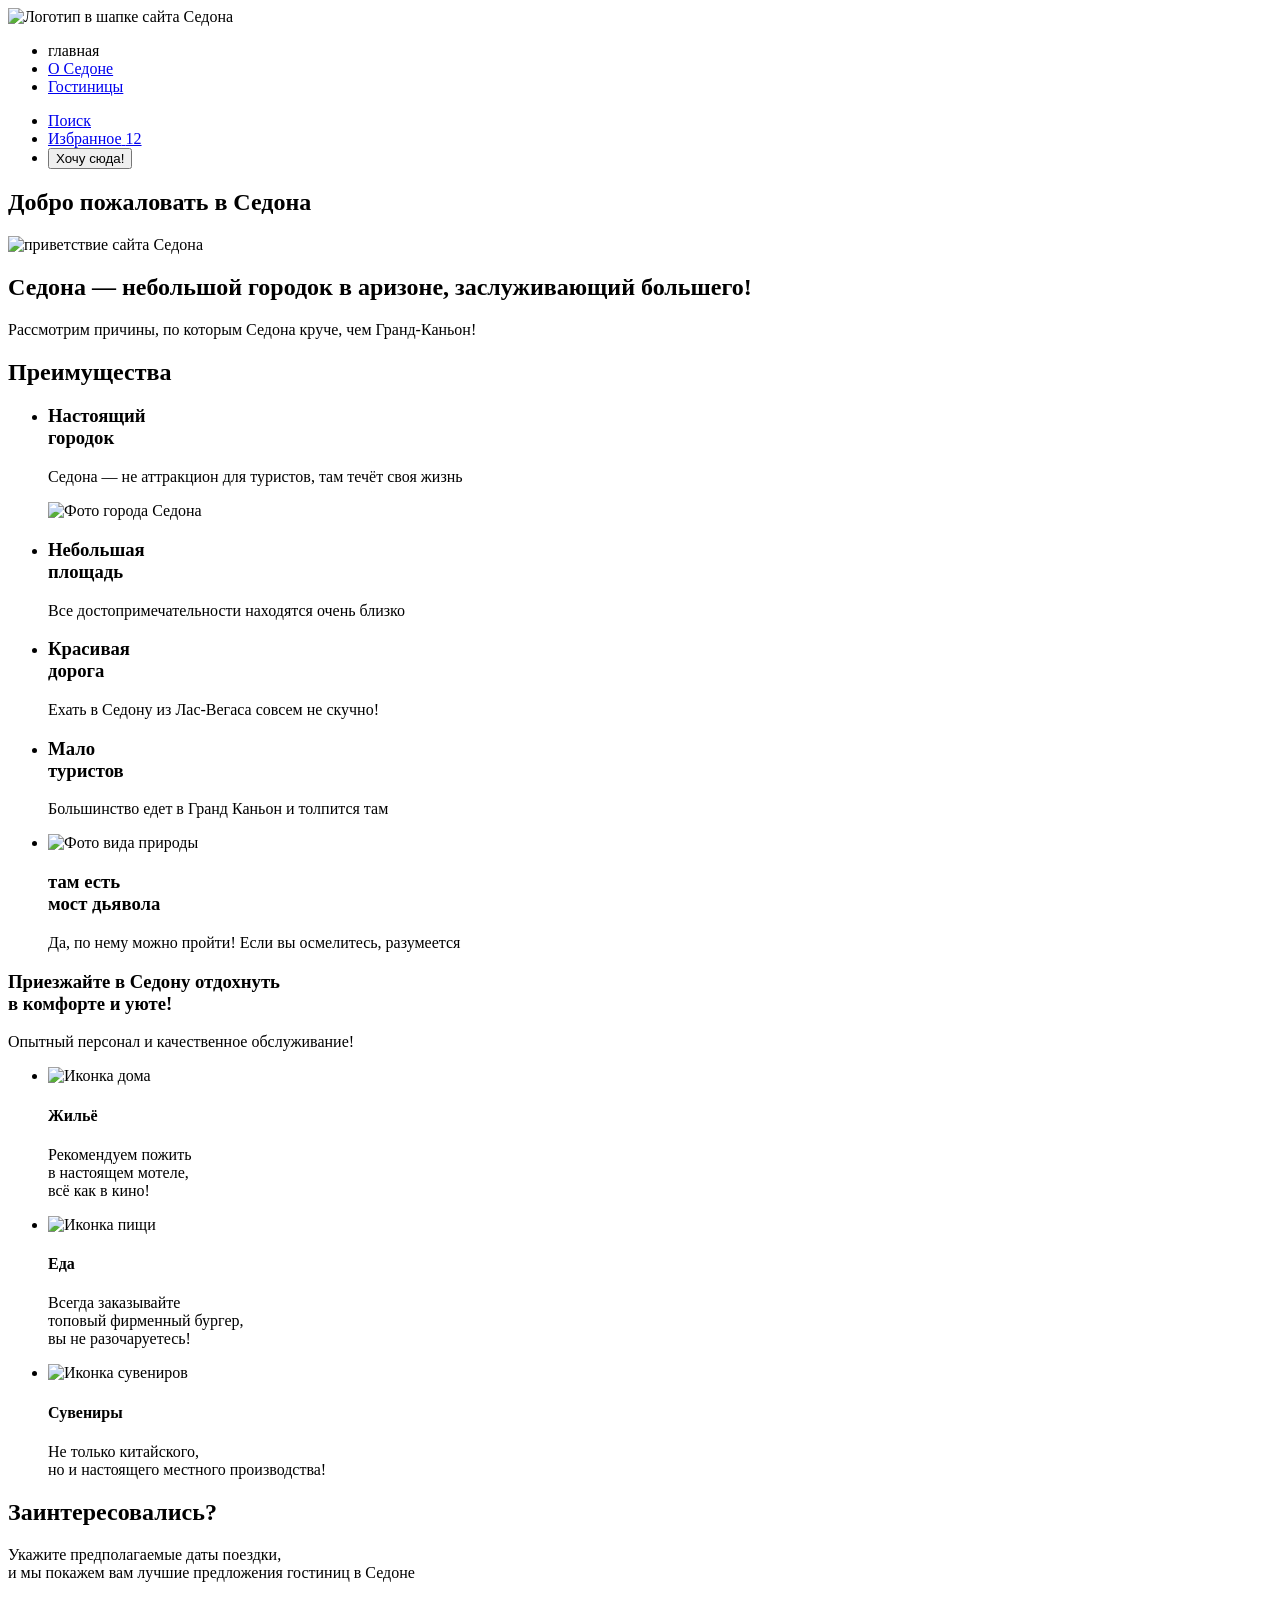
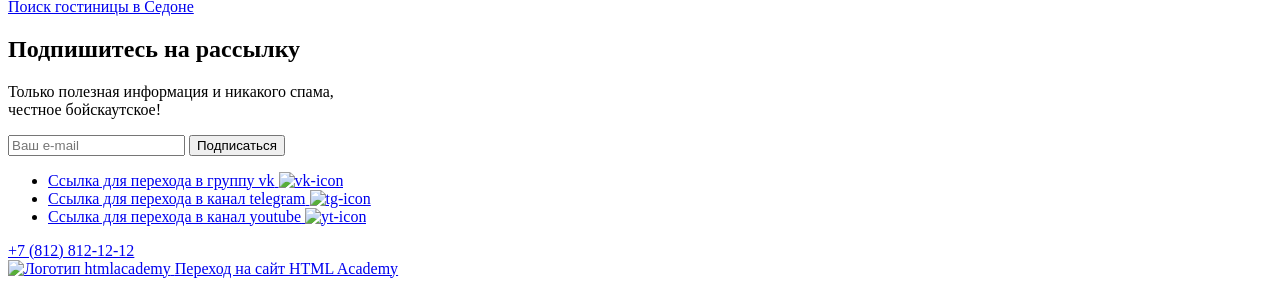
==== index.html @ c300e343 "Add main page and catalog structure with navigation and hotel listings" ====
<!DOCTYPE html>
<html lang="ru">

  <head>
    <meta charset="utf-8">
    <title>HTML Academy: Седона</title>
    <link rel="stylesheet" href="styles/styles.css">
  </head>

  <body>
    <header class="navigation">
      <a class="navigation-logo">
        <img class="logo-site" width="140" height="70" src="images/logo.svg" alt="Логотип в шапке сайта Седона">
      </a>
      <nav class="nav">
        <ul class="nav-list">
          <li class="navigation-item current-link"><a class="nav-list-link">главная</a></li>
          <li class="navigation-item"><a class="nav-list-link" href="#">О Седоне</a></li>
          <li class="navigation-item"><a class="nav-list-link" href="catalog.html">Гостиницы</a></li>
        </ul>

        <ul class="nav-list navigation-user">
          <li class="navigation-item">
            <a class="navigation-link-user search-icon" href="#">
              <span class="visually-hidden">Поиск</span>
            </a>
          </li>
          <li class="navigation-item">
            <a class="navigation-link-user favourite-icon" href="#">
              <span class="visually-hidden">Избранное</span>
              <span class="favourite-number">12</span>
            </a>
          </li>
          <li class="navigation-item">
            <button class="button-desired" type="button">Хочу сюда!</button>
          </li>
        </ul>
      </nav>
    </header>

    <main class="main-index">
      <section class="hero">
        <h1 class="visually-hidden">Добро пожаловать в Седона</h1>
        <img class="logo" src="images/welcome.svg" alt="приветствие сайта Седона">
      </section>
        <section class="advantages-block">
        <h2 class="header-block">Седона — небольшой городок в аризоне, заслуживающий большего!</h2>
        <p class="description-block description-color">Рассмотрим причины, по которым Седона круче, чем Гранд-Каньон!</p>
      </section>

      <section class="advantages">
        <h2 class="visually-hidden">Преимущества</h2>
        <ul class="advantages-list">
          <li class="advantages-item pictures">
            <div class="advantages-text">
              <h3 class="advantages-heading">Настоящий<br> городок</h3>
              <p class="description">Седона — не аттракцион для туристов, там течёт своя жизнь</p>
            </div>
            <img class="advantages-img" src="images/photo-1.jpg" width="800" height="385" alt="Фото города Седона">
          </li>

          <li class="advantages-item">
            <h3 class="advantages-heading">Небольшая<br> площадь</h3>
            <p class="description description-color">Все достопримечательности находятся очень близко</p>
          </li>

          <li class="advantages-item light-blue">
            <h3 class="advantages-heading">Красивая<br> дорога</h3>
            <p class="description description-color">Ехать в Седону из Лас-Вегаса совсем не скучно!</p>
          </li>

          <li class="advantages-item">
            <h3 class="advantages-heading">Мало <br>туристов</h3>
            <p class="description description-color">Большинство едет в Гранд Каньон и толпится там</p>
          </li>

          <li class="advantages-item  pictures">
            <img class = "advantages-img" src="images/photo-2.jpg" width="800" height="385" alt="Фото вида природы">
            <div class="advantages-text">
              <h3 class="advantages-heading">там есть<br> мост дьявола</h3>
              <p class="description">Да, по нему можно пройти! Если вы осмелитесь, разумеется</p>
            </div>
          </li>

        </ul>
      </section>

      <section class="advantages-block-welcome">
        <h3 class="header-block-two">Приезжайте в Cедону отдохнуть<br> в комфорте и уюте!</h3>
        <p class="description-block">Опытный персонал и качественное обслуживание!</p>
      </section>

      <div class="service">
        <ul class="service-list">
          <li class="service-item light-blue">
            <div class="service-block">
              <img src="images/icon/house.svg" alt="Иконка дома">
              <h4 class="service-heading">Жильё</h4>
              <p class="description">Рекомендуем пожить<br> в настоящем мотеле,<br> всё как в кино!</p>
            </div>
            </li>
          <li class="service-item">
            <div class="service-block">
              <img src="images/icon/food.svg" alt="Иконка пищи">
              <h4 class="service-heading">Еда</h4>
              <p class="description">Всегда заказывайте<br> топовый фирменный бургер,<br> вы не разочаруетесь!</p>
            </div>
          </li>
          <li class="service-item light-blue">
            <div class="service-block">
              <img src="images/icon/gift.svg" alt="Иконка сувениров">
              <h4 class="service-heading">Сувениры</h4>
              <p class="description">Не только китайского,<br> но и настоящего местного производства!</p>
            </div>
          </li>
        </ul>
      </div>

      <section class="interested">
        <h2 class="header-block-two">Заинтересовались?</h2>
        <p class="description-block">Укажите предполагаемые даты поездки,<br> и мы покажем вам лучшие предложения гостиниц в
          Седоне</p>
        <a class="button-search" href="#">Поиск гостиницы в Седоне</a>
      </section>

      <section class="subscribe sub-img">
        <div class="subscribe-block">
          <h2 class="header-block-two">Подпишитесь на рассылку</h2>
          <p class="description-block">Только полезная информация и никакого спама,<br> честное бойскаутское!</p>
          <form class="subscribe-form" action="#" method="post">
            <input class="subscribe-field" type="email" placeholder="Ваш e-mail">
            <button class="subscribe-button" type="submit">Подписаться</button>
          </form>
        </div>
      </section>
    </main>

    <footer class="main-footer">
      <div class="social-container">
        <ul class="social-list">
          <li class="social-item">
            <a class="social-link" href="https://vk.com/htmlacademy" target="_blank"
              title="Группа вконтакте htmlacademy">
              <span class="visually-hidden">Ссылка для перехода в группу vk</span>
              <img src="images/icon/social-vk.svg" alt="vk-icon">
            </a>
          </li>

          <li class="social-item">
            <a class="social-link" href="https://t.me/htmlacademy " target="_blank" title="Телеграм канал htmlacademy">
              <span class="visually-hidden">Ссылка для перехода в канал telegram</span>
              <img src="images/icon/social-telegram.svg" alt="tg-icon">
            </a>
          </li>

          <li class="social-item">
            <a class="social-link" href="https://www.youtube.com/user/htmlacademyru" target="_blank"
              title="Ютуб канал htmlacademy">
              <span class="visually-hidden">Ссылка для перехода в канал youtube</span>
              <img src="images/icon/social-youtube.svg" alt="yt-icon">
            </a>
          </li>
        </ul>

        <div class="footer-contact-number">
          <a href="tel:88128121212" class="footer-number">+7 (812) 812-12-12</a>
        </div>

       <div class="footer-contact-logo">
         <a class="page-footer-contact-logo-htmlacademy" href="https://htmlacademy.ru/">
            <img class="contact-logo" src="images/htmlacademy.svg" width="115" height="33" alt="Логотип htmlacademy">
            <span class="visually-hidden">Переход на сайт HTML Academy</span>
         </a>
       </div>
      </div>
    </footer>
  </body>

</html>
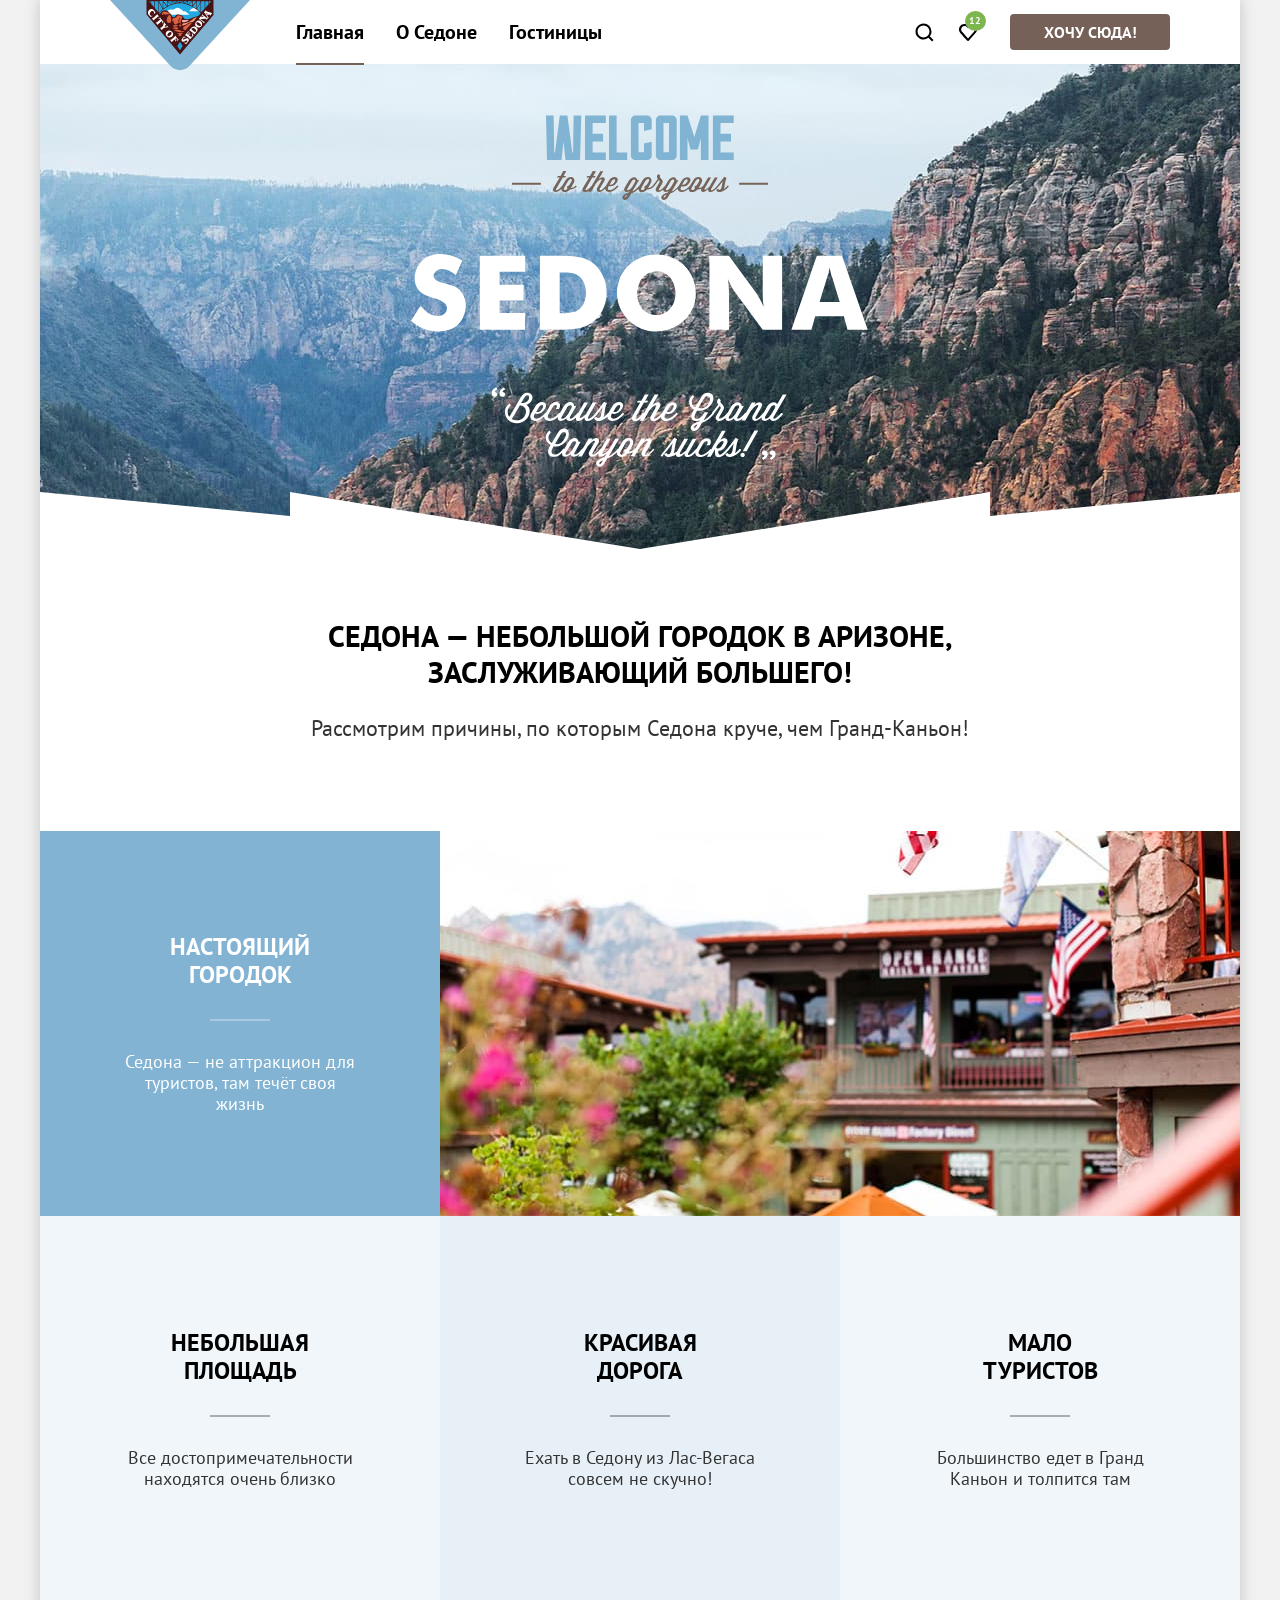
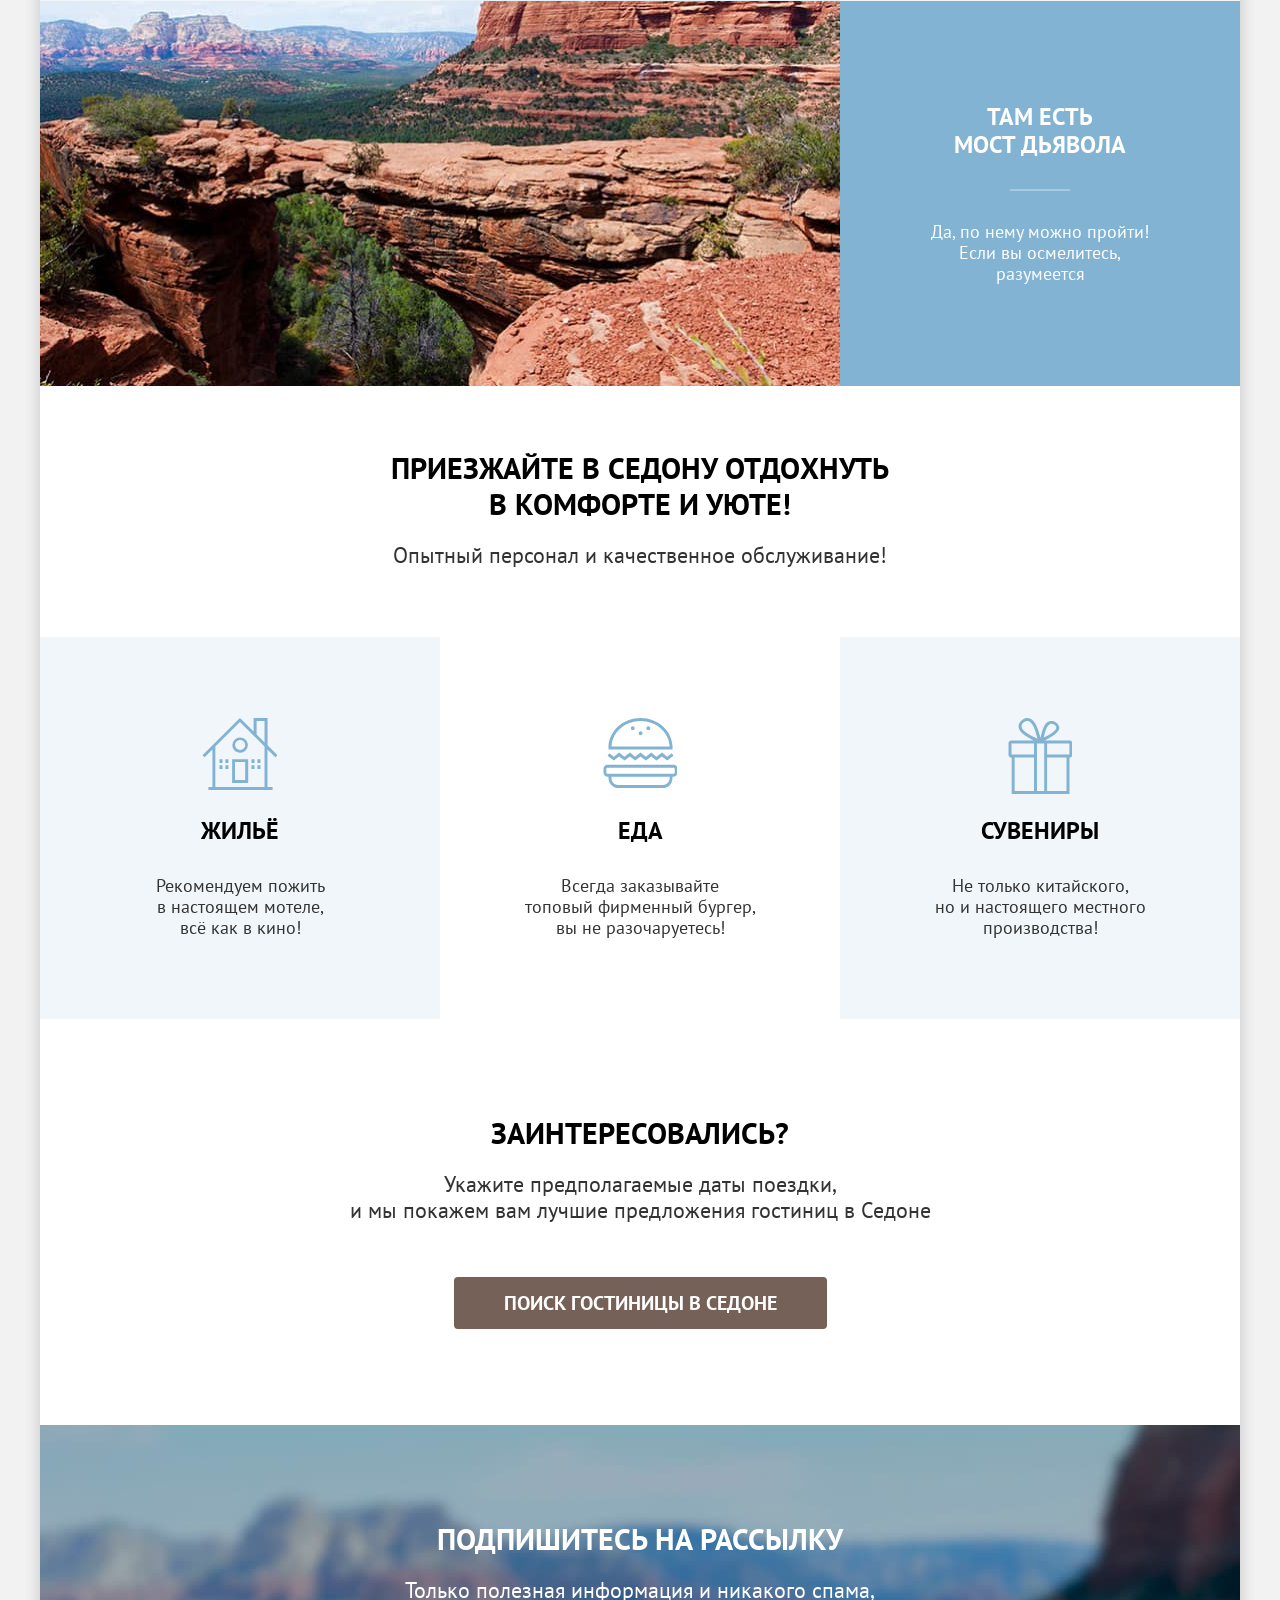
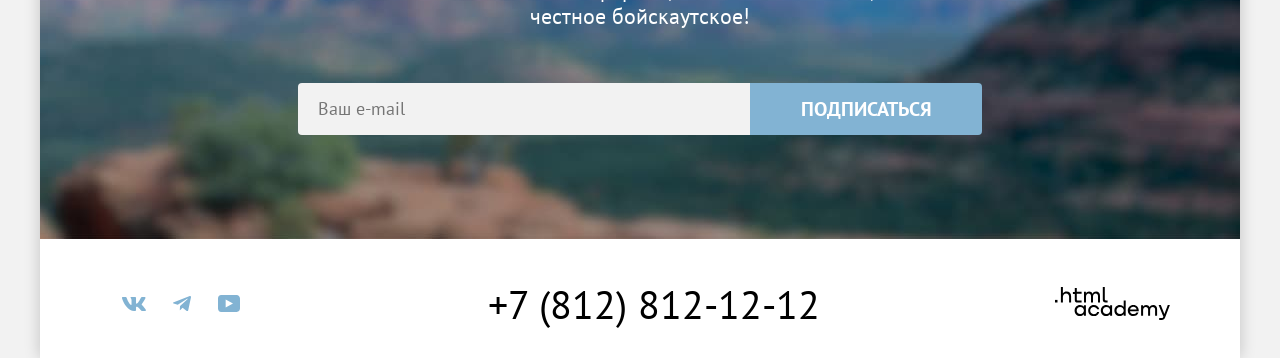
==== commit 691e0a1c: "fix: pixel-perfect layout corrections and interactive states per Figma - Header: fixed navigation us" ====
--- a/index.html
+++ b/index.html
@@ -4,176 +4,249 @@
   <head>
     <meta charset="utf-8">
     <title>HTML Academy: Седона</title>
-    <link rel="stylesheet" href="styles/styles.css">
+    <link rel="stylesheet" href="style/style.css">
+    <link rel="icon" href="favicon.ico">
+    <link rel="icon" type="image/png" href="img/favicon.png">
   </head>
 
-  <body>
-    <header class="navigation">
-      <a class="navigation-logo">
-        <img class="logo-site" width="140" height="70" src="images/logo.svg" alt="Логотип в шапке сайта Седона">
-      </a>
-      <nav class="nav">
-        <ul class="nav-list">
-          <li class="navigation-item current-link"><a class="nav-list-link">главная</a></li>
-          <li class="navigation-item"><a class="nav-list-link" href="#">О Седоне</a></li>
-          <li class="navigation-item"><a class="nav-list-link" href="catalog.html">Гостиницы</a></li>
-        </ul>
-
-        <ul class="nav-list navigation-user">
-          <li class="navigation-item">
-            <a class="navigation-link-user search-icon" href="#">
-              <span class="visually-hidden">Поиск</span>
-            </a>
-          </li>
-          <li class="navigation-item">
-            <a class="navigation-link-user favourite-icon" href="#">
-              <span class="visually-hidden">Избранное</span>
-              <span class="favourite-number">12</span>
-            </a>
-          </li>
-          <li class="navigation-item">
-            <button class="button-desired" type="button">Хочу сюда!</button>
-          </li>
-        </ul>
-      </nav>
-    </header>
-
-    <main class="main-index">
-      <section class="hero">
-        <h1 class="visually-hidden">Добро пожаловать в Седона</h1>
-        <img class="logo" src="images/welcome.svg" alt="приветствие сайта Седона">
-      </section>
-        <section class="advantages-block">
-        <h2 class="header-block">Седона — небольшой городок в аризоне, заслуживающий большего!</h2>
-        <p class="description-block description-color">Рассмотрим причины, по которым Седона круче, чем Гранд-Каньон!</p>
-      </section>
-
-      <section class="advantages">
-        <h2 class="visually-hidden">Преимущества</h2>
-        <ul class="advantages-list">
-          <li class="advantages-item pictures">
-            <div class="advantages-text">
-              <h3 class="advantages-heading">Настоящий<br> городок</h3>
-              <p class="description">Седона — не аттракцион для туристов, там течёт своя жизнь</p>
-            </div>
-            <img class="advantages-img" src="images/photo-1.jpg" width="800" height="385" alt="Фото города Седона">
-          </li>
-
-          <li class="advantages-item">
-            <h3 class="advantages-heading">Небольшая<br> площадь</h3>
-            <p class="description description-color">Все достопримечательности находятся очень близко</p>
-          </li>
-
-          <li class="advantages-item light-blue">
-            <h3 class="advantages-heading">Красивая<br> дорога</h3>
-            <p class="description description-color">Ехать в Седону из Лас-Вегаса совсем не скучно!</p>
-          </li>
-
-          <li class="advantages-item">
-            <h3 class="advantages-heading">Мало <br>туристов</h3>
-            <p class="description description-color">Большинство едет в Гранд Каньон и толпится там</p>
-          </li>
-
-          <li class="advantages-item  pictures">
-            <img class = "advantages-img" src="images/photo-2.jpg" width="800" height="385" alt="Фото вида природы">
-            <div class="advantages-text">
-              <h3 class="advantages-heading">там есть<br> мост дьявола</h3>
-              <p class="description">Да, по нему можно пройти! Если вы осмелитесь, разумеется</p>
-            </div>
-          </li>
-
-        </ul>
-      </section>
-
-      <section class="advantages-block-welcome">
-        <h3 class="header-block-two">Приезжайте в Cедону отдохнуть<br> в комфорте и уюте!</h3>
-        <p class="description-block">Опытный персонал и качественное обслуживание!</p>
-      </section>
-
-      <div class="service">
-        <ul class="service-list">
-          <li class="service-item light-blue">
-            <div class="service-block">
-              <img src="images/icon/house.svg" alt="Иконка дома">
-              <h4 class="service-heading">Жильё</h4>
-              <p class="description">Рекомендуем пожить<br> в настоящем мотеле,<br> всё как в кино!</p>
-            </div>
-            </li>
-          <li class="service-item">
-            <div class="service-block">
-              <img src="images/icon/food.svg" alt="Иконка пищи">
-              <h4 class="service-heading">Еда</h4>
-              <p class="description">Всегда заказывайте<br> топовый фирменный бургер,<br> вы не разочаруетесь!</p>
-            </div>
-          </li>
-          <li class="service-item light-blue">
-            <div class="service-block">
-              <img src="images/icon/gift.svg" alt="Иконка сувениров">
-              <h4 class="service-heading">Сувениры</h4>
-              <p class="description">Не только китайского,<br> но и настоящего местного производства!</p>
-            </div>
-          </li>
-        </ul>
-      </div>
-
-      <section class="interested">
-        <h2 class="header-block-two">Заинтересовались?</h2>
-        <p class="description-block">Укажите предполагаемые даты поездки,<br> и мы покажем вам лучшие предложения гостиниц в
-          Седоне</p>
-        <a class="button-search" href="#">Поиск гостиницы в Седоне</a>
-      </section>
-
-      <section class="subscribe sub-img">
-        <div class="subscribe-block">
-          <h2 class="header-block-two">Подпишитесь на рассылку</h2>
-          <p class="description-block">Только полезная информация и никакого спама,<br> честное бойскаутское!</p>
-          <form class="subscribe-form" action="#" method="post">
-            <input class="subscribe-field" type="email" placeholder="Ваш e-mail">
+  <body class="main-page">
+    <div class="main-container">
+      <header class="page-header" data-test="header">
+        <a class="main-logo" href="index.html">
+          <img class="page-screen" src="./img/header/logo.svg" width="140" height="70" alt="Логотип сайта">
+        </a>
+        <nav class="navigation-page">
+          <ul class="navigation-list">
+            <li class="navigation-item">
+              <a class="navigation-link link-current" href="index.html" aria-current="page">Главная</a>
+            </li>
+            <li class="navigation-item">
+              <a class="navigation-link" href="#">О Седоне</a>
+            </li>
+            <li class="navigation-item">
+              <a class="navigation-link" href="./catalog.html">Гостиницы</a>
+            </li>
+          </ul>
+          <ul class="navigation-user">
+            <li class="navigation-user-item">
+              <a class="navigation-link navigation-link-user navigation-link-search" href="#">
+                <span class="visually-hidden">Поиск</span>
+              </a>
+            </li>
+            <li class="navigation-user-item">
+              <a class="navigation-link navigation-link-user navigation-link-container" href="#">
+                <span class="visually-hidden">Отелей в избранном:</span>
+                <span class="like-number">12</span>
+              </a>
+            </li>
+            <li class="navigation-user-item">
+              <a class="navigation-wish" href="#">Хочу сюда!</a>
+            </li>
+          </ul>
+        </nav>
+      </header>
+      <main class="main-index" data-test="main">
+        <section class="main-index-top" data-test="hero">
+          <h1 class="visually-hidden">Седона</h1>
+          <img class="main-index-picture" src="img/hero/welcome.svg" width="458" height="352" alt="Добро пожаловать в Седону &quot; которая круче чем Гранд-Каньон!&quot;">
+        </section>
+        <section class="advantages" data-test="advantages">
+          <h2 class="advantages-title">Седона — небольшой городок в Аризоне,<br>
+            заслуживающий большего!</h2>
+          <p class="advantages-text">Рассмотрим причины, по которым Седона круче, чем Гранд-Каньон!</p>
+          <ul class="advantages-list">
+            <li class="advantages-item-special">
+              <div class="advantages-light-text">
+                <h3 class="advantages-dark-title">Настоящий<br> городок</h3>
+                <p class="advantages-dark-description">Седона — не аттракцион для туристов, там течёт своя жизнь</p>
+              </div>
+              <img class="advantages-picture" src="img/main/photo-1.jpg" width="800" height="385" alt="Двухэтажные домики, окруженные зеленью на фоне гор">
+            </li>
+            <li class="advantages-item advantages-light-block block-without-picture">
+              <h3 class="advantages-block-title light-stripe">Небольшая<br> площадь</h3>
+              <p class="advantages-block-description">Все достопримечательности находятся очень близко</p>
+            </li>
+            <li class="advantages-item advantages-medium-block">
+              <h3 class="advantages-block-title medium-stripe">Красивая<br> дорога</h3>
+              <p class="advantages-block-description">Ехать в Седону из Лас-Вегаса<br> совсем не скучно!</p>
+            </li>
+            <li class="advantages-item advantages-light-block block-without-picture">
+              <h3 class="advantages-block-title light-stripe">Мало<br> туристов</h3>
+              <p class="advantages-block-description">Большинство едет в Гранд Каньон и толпится там</p>
+            </li>
+            <li class="advantages-item-special">
+              <img class="advantages-picture" src="img/main/photo-2.jpg" width="800" height="385" alt="Отвесная скала над пропастью, похожая на мост">
+              <div class="advantages-light-text">
+                <h3 class="advantages-dark-title">Там есть<br> мост дьявола</h3>
+                <p class="advantages-dark-description">Да, по нему можно пройти! Если вы осмелитесь,<br>
+                  разумеется</p>
+              </div>
+            </li>
+          </ul>
+        </section>
+        <section class="advantages-service" data-test="service">
+          <h2 class="advantages-title-service">Приезжайте в Седону отдохнуть<br> в комфорте и уюте!</h2>
+          <p class="advantages-text-service">Опытный персонал и качественное обслуживание!</p>
+          <ul class="advantages-list">
+            <li class="advantages-item advantages-light-block advantages-block-service block-house">
+              <h3 class="advantages-block-title">Жильё</h3>
+              <p class="advantages-block-description">Рекомендуем пожить<br> в настоящем мотеле,<br> всё как в кино!
+              </p>
+            </li>
+            <li class="advantages-item advantages-background-block advantages-block-service block-food">
+              <h3 class="advantages-block-title">Еда</h3>
+              <p class="advantages-block-description">Всегда заказывайте<br> топовый фирменный бургер, вы не
+                разочаруетесь!</p>
+            </li>
+            <li class="advantages-item advantages-light-block advantages-block-service block-gift">
+              <h3 class="advantages-block-title">Сувениры</h3>
+              <p class="advantages-block-description">Не только китайского,<br> но и настоящего местного
+                производства!</p>
+            </li>
+          </ul>
+        </section>
+        <section class="search" data-test="search">
+          <h2 class="search-title">Заинтересовались?</h2>
+          <p class="search-description">Укажите предполагаемые даты поездки,<br> и мы покажем вам лучшие предложения
+            гостиниц в
+            Седоне</p>
+          <a class="open-modal-btn button-big" href="#modal-search">Поиск гостиницы в Седоне</a>
+        </section>
+        <section class="follow-form follow-form-special" data-test="subscribe">
+          <h2 class="follow-title follow-title-special">Подпишитесь на рассылку</h2>
+          <p class="follow-description follow-text-special">Только полезная информация и никакого спама,<br> честное бойскаутское!</p>
+          <form class="subscribe-form" action="https://echo.htmlacademy.ru/" method="post">
+            <label class="visually-hidden" for="subscribe-form-index">Ввести данные для получения рассылки</label>
+            <input class="user-email" id="subscribe-form-index" placeholder="Ваш e-mail" type="email" name="user-email" required>
             <button class="subscribe-button" type="submit">Подписаться</button>
           </form>
-        </div>
-      </section>
-    </main>
-
-    <footer class="main-footer">
-      <div class="social-container">
-        <ul class="social-list">
-          <li class="social-item">
-            <a class="social-link" href="https://vk.com/htmlacademy" target="_blank"
-              title="Группа вконтакте htmlacademy">
-              <span class="visually-hidden">Ссылка для перехода в группу vk</span>
-              <img src="images/icon/social-vk.svg" alt="vk-icon">
-            </a>
-          </li>
-
-          <li class="social-item">
-            <a class="social-link" href="https://t.me/htmlacademy " target="_blank" title="Телеграм канал htmlacademy">
-              <span class="visually-hidden">Ссылка для перехода в канал telegram</span>
-              <img src="images/icon/social-telegram.svg" alt="tg-icon">
-            </a>
-          </li>
-
-          <li class="social-item">
-            <a class="social-link" href="https://www.youtube.com/user/htmlacademyru" target="_blank"
-              title="Ютуб канал htmlacademy">
-              <span class="visually-hidden">Ссылка для перехода в канал youtube</span>
-              <img src="images/icon/social-youtube.svg" alt="yt-icon">
-            </a>
-          </li>
-        </ul>
-
-        <div class="footer-contact-number">
-          <a href="tel:88128121212" class="footer-number">+7 (812) 812-12-12</a>
-        </div>
-
-       <div class="footer-contact-logo">
-         <a class="page-footer-contact-logo-htmlacademy" href="https://htmlacademy.ru/">
-            <img class="contact-logo" src="images/htmlacademy.svg" width="115" height="33" alt="Логотип htmlacademy">
-            <span class="visually-hidden">Переход на сайт HTML Academy</span>
-         </a>
-       </div>
+        </section>
+      </main>
+      <footer class="page-footer" data-test="footer">
+        <section class="footer-social">
+          <h2 class="visually-hidden">Социальные сети</h2>
+          <ul class="footer-list">
+            <li class="footer-icon">
+              <a class="footer-symbol" href="https://vk.com/htmlacademy">
+                <svg aria-hidden="true" focusable="false" width="24" height="14" viewBox="0 0 24 14" fill="none" xmlns="http://www.w3.org/2000/svg">
+                  <path fill-rule="evenodd" clip-rule="evenodd" d="M23.45 0.948C23.616 0.402 23.45 0 22.655 0H20.03C19.362 0 19.054 0.347 18.887 0.73C18.887 0.73 17.552 3.926 15.661 6.002C15.049 6.604 14.771 6.795 14.437 6.795C14.27 6.795 14.019 6.604 14.019 6.057V0.948C14.019 0.292 13.835 0 13.279 0H9.151C8.734 0 8.483 0.304 8.483 0.593C8.483 1.214 9.429 1.358 9.526 3.106V6.904C9.526 7.737 9.373 7.888 9.039 7.888C8.149 7.888 5.984 4.677 4.699 1.003C4.45 0.288 4.198 0 3.527 0H0.9C0.15 0 0 0.347 0 0.73C0 1.412 0.89 4.8 4.145 9.281C6.315 12.341 9.37 14 12.153 14C13.822 14 14.028 13.632 14.028 12.997V10.684C14.028 9.947 14.186 9.8 14.715 9.8C15.105 9.8 15.772 9.992 17.33 11.467C19.11 13.216 19.403 14 20.405 14H23.03C23.78 14 24.156 13.632 23.94 12.904C23.702 12.18 22.852 11.129 21.725 9.882C21.113 9.172 20.195 8.407 19.916 8.024C19.527 7.533 19.638 7.314 19.916 6.877C19.916 6.877 23.116 2.451 23.449 0.948H23.45Z" fill="currentColor" />
+                </svg>
+                <span class="visually-hidden">Вконтакте</span>
+              </a>
+            </li>
+            <li class="footer-icon">
+              <a class="footer-symbol" href="https://t.me/htmlacademy">
+                <svg aria-hidden="true" focusable="false" width="18" height="16" viewBox="0 0 18 16" fill="none" xmlns="http://www.w3.org/2000/svg">
+                  <path d="M16.785 0.0992597L0.840489 6.24776C-0.247661 6.68481 -0.241365 7.29184 0.640845 7.56253L4.73445 8.83953L14.2058 2.8637C14.6537 2.59121 15.0629 2.7378 14.7265 3.03636L7.05283 9.96185H7.05103L7.05283 9.96275L6.77045 14.1823C7.18413 14.1823 7.36669 13.9925 7.59871 13.7686L9.58705 11.8351L13.7229 14.89C14.4855 15.31 15.0332 15.0941 15.2229 14.1841L17.9379 1.38885C18.2158 0.274623 17.5126 -0.229883 16.785 0.0992597Z" fill="currentColor" />
+                </svg>
+                <span class="visually-hidden">Телеграм</span>
+              </a>
+            </li>
+            <li class="footer-icon">
+              <a class="footer-symbol" href="https://www.youtube.com/user/htmlacademyru">
+                <svg aria-hidden="true" focusable="false" width="22" height="17" viewBox="0 0 22 17" fill="none" xmlns="http://www.w3.org/2000/svg">
+                  <path d="M18.607 0H3.17413C1.31343 0 0 1.59375 0 3.4V13.4937C0 15.4062 1.31343 17 3.17413 17H18.8259C20.4677 17 22 15.4062 22 13.6V3.4C21.7811 1.59375 20.4677 0 18.607 0ZM7.66169 12.5375V4.4625L14.995 8.5L7.66169 12.5375Z" fill="currentColor" />
+                </svg>
+                <span class="visually-hidden">Ютуб</span>
+              </a>
+            </li>
+          </ul>
+        </section>
+        <section class="footer-contacts">
+          <h2 class="visually-hidden">Контакты</h2>
+          <address class="footer-address">
+            <a class="footer-phone" href="tel:+78128121212">+7 (812) 812-12-12</a>
+          </address>
+        </section>
+        <section class="footer-copyright">
+          <h2 class="visually-hidden">Правообладатель</h2>
+          <a class="academy-link" href="https://htmlacademy.ru/intensive/htmlcss">
+            <svg width="115" height="33" viewBox="0 0 115 33" fill="none" xmlns="http://www.w3.org/2000/svg">
+              <path d="M0 12.9V15.5H2.5V12.9H0Z" fill="currentColor" />
+              <path d="M11.6 4.5C10 4.5 8.8 5.2 8 6.2H7.9V0H5.9V15.5H7.9V10.2C7.9 8.1 9.2 6.6 11.2 6.6C13 6.6 14.1 8 14.1 9.8V15.5H16.1V9.4C16.2 6.4 14.3 4.5 11.6 4.5Z" fill="currentColor" />
+              <path d="M26.6 4.8H21.8V1.1H19.8V4.9H17.9V6.9H19.8V12.9C19.8 14.6 20.8 15.6 22.5 15.6H26.6V13.6H22.9C22.2 13.6 21.8 13.2 21.8 12.5V6.8H26.6V4.8Z" fill="currentColor" />
+              <path d="M41.1 4.6C39.5 4.6 38.2 5.4 37.6 6.7H37.5C36.9 5.5 35.7 4.6 34.1 4.6C32.7 4.6 31.6 5.4 31 6.4H30.9V4.8H29V15.4H31V10C31 8 32 6.5 33.6 6.5C35.1 6.5 36 7.5 36 9.1V15.4H38V9.8C38 7.4 39.4 6.5 40.6 6.5C42.1 6.5 43 7.5 43 9.1V15.4H45V8.9C45.1 6.4 43.6 4.6 41.1 4.6Z" fill="currentColor" />
+              <path d="M47.8 12.7C47.8 14.4 48.8 15.4 50.6 15.4H52.6V13.4H50.9C50.2 13.4 49.8 13 49.8 12.3V0H47.8V12.7Z" fill="currentColor" />
+              <path d="M28.9 19.7C28 18.6 26.7 17.9 25 17.9C21.9 17.9 19.6 20.2 19.6 23.5C19.6 26.8 21.9 29.1 25 29.1C26.8 29.1 28 28.3 28.8 27.2H28.9V28.8H30.9V18.2H28.9V19.7ZM25.3 27.1C23.1 27.1 21.7 25.5 21.7 23.5C21.7 21.5 23.1 19.9 25.3 19.9C27.5 19.9 28.9 21.5 28.9 23.5C28.9 25.4 27.5 27.1 25.3 27.1Z" fill="currentColor" />
+              <path d="M44.2 22C43.7 19.6 41.6 17.9 38.8 17.9C35.4 17.9 33.2 20.4 33.2 23.5C33.2 26.6 35.4 29.1 38.8 29.1C41.6 29.1 43.7 27.3 44.2 24.9H42.1C41.7 26.2 40.4 27.2 38.8 27.2C36.6 27.2 35.2 25.6 35.2 23.6C35.2 21.6 36.6 20 38.8 20C40.4 20 41.6 21 42.1 22.2H44.2V22Z" fill="currentColor" />
+              <path d="M55.1 19.7C54.2 18.6 52.9 17.9 51.2 17.9C48.1 17.9 45.8 20.2 45.8 23.5C45.8 26.8 48.1 29.1 51.2 29.1C53 29.1 54.2 28.3 55 27.2H55.1V28.8H57.1V18.2H55.1V19.7ZM51.5 27.1C49.3 27.1 47.9 25.5 47.9 23.5C47.9 21.5 49.3 19.9 51.5 19.9C53.7 19.9 55.1 21.5 55.1 23.5C55.1 25.4 53.6 27.1 51.5 27.1Z" fill="currentColor" />
+              <path d="M68.7 19.8C67.8 18.7 66.5 17.9 64.8 17.9C61.7 17.9 59.4 20.2 59.4 23.5C59.4 26.8 61.6 29.1 64.8 29.1C66.5 29.1 67.8 28.3 68.6 27.3H68.7V28.8H70.7V13.4H68.7V19.8ZM65.1 27.1C62.9 27.1 61.5 25.5 61.5 23.5C61.5 21.5 62.9 19.9 65.1 19.9C67.3 19.9 68.7 21.5 68.7 23.5C68.6 25.5 67.2 27.1 65.1 27.1Z" fill="currentColor" />
+              <path d="M78.3 17.9C75 17.9 72.8 20.4 72.8 23.5C72.8 26.5 74.9 29.1 78.3 29.1C80.8 29.1 82.8 27.8 83.5 25.5H81.4C80.9 26.5 79.8 27.1 78.4 27.1C76.5 27.1 75.1 25.8 75 24.2H83.8C84 20.6 81.8 17.9 78.3 17.9ZM78.3 19.8C80 19.8 81.3 20.8 81.6 22.4H75.1C75.4 20.9 76.6 19.8 78.3 19.8Z" fill="currentColor" />
+              <path d="M98.2 17.9C96.6 17.9 95.3 18.7 94.6 19.9H94.5C93.9 18.7 92.7 17.9 91.1 17.9C89.7 17.9 88.6 18.6 88 19.7V18.2H86.1V28.8H88.1V23.4C88.1 21.4 89.1 20 90.7 19.9C92.2 19.9 93.1 20.9 93.1 22.5V28.8H95.1V23.2C95.1 20.8 96.5 19.9 97.7 19.9C99.2 19.9 100.1 20.9 100.1 22.5V28.8H102.1V22.3C102.2 19.7 100.7 17.9 98.2 17.9Z" fill="currentColor" />
+              <path d="M109.4 27L105.8 18.1H103.6L108.4 29.7C108.1 30.6 107.7 30.9 106.7 30.9H104.2V32.9H106.7C108.5 32.9 109.5 32.1 110.2 30.3L114.9 18.1H112.8L109.4 27Z" fill="currentColor" />
+            </svg>
+          </a>
+        </section>
+      </footer>
+    </div>
+    <div class="modal-container" id="modal-search" data-test="modal">
+      <a class="modal-close-overlay" href="#" aria-hidden="true" tabindex="-1"></a>
+      <div class="modal modal-search">
+        <a class="modal-close-button" href="#">
+          <span class="visually-hidden">Закрыть</span>
+        </a>
+        <section class="modal-content">
+          <h2 class="modal-title">Поиск гостиницы в Седоне</h2>
+          <form class="search-form" action="https://echo.htmlacademy.ru/" method="post">
+            <label class="modal-search-label" for="checkin">Дата заезда:</label>
+            <div class="commented-input">
+              <input class="modal-search-input" id="checkin" name="checkin" type="text" placeholder="Укажите дату" value="27 апреля 2020" required>
+              <span class="message message-error">Мы не можем отправить вас в прошлое.</span>
+            </div>
+
+            <label class="modal-search-label" for="departure">Дата выезда:</label>
+            <div class="commented-input">
+              <input class="modal-search-input" id="departure" name="departure" type="text" placeholder="Укажите дату" value="1 сентября 2023" required>
+              <span class="message message-valid">На эти даты есть свободные номера. Пока есть.</span>
+            </div>
+
+            <label class="modal-search-adults" for="adults">Взрослые:</label>
+            <div class="count-controls">
+              <button class="decrease" type="button">
+                <svg width="14" height="2" viewBox="0 0 14 2" xmlns="http://www.w3.org/2000/svg">
+                  <path d="M0 0L0 2L14 2V0L0 0Z" />
+                </svg>
+                <span class="visually-hidden">Уменьшить количество взрослых на 1</span>
+              </button>
+              <input class="modal-search-count-input" type="number" id="adults" name="adults-count" placeholder="1" min="1" value="2" required>
+              <button class="increase" type="button">
+                <span class="visually-hidden">Увеличить количество взрослых на 1</span>
+                <svg width="20" height="20" viewBox="0 0 20 20" xmlns="http://www.w3.org/2000/svg">
+                  <path d="M17 9H11V3H9V9H3V11H9V17H11V11H17V9Z" />
+                </svg>
+              </button>
+            </div>
+
+            <div class="modal-search-children">
+              <label for="children">Дети:</label>
+              <button class="info-button" type="button" aria-label="Информация о размещении детей"></button>
+              <span class="info-text">Укажите количество детей, которые
+                будут с вами, возраст которых от 6 до 18 лет. Дети до 6 лет размещаются бесплатно.
+              </span>
+            </div>
+
+            <div class="count-controls">
+              <button class="decrease" type="button">
+                <span class="visually-hidden">Уменьшить количество детей на 1</span>
+                <svg width="14" height="2" viewBox="0 0 14 2" xmlns="http://www.w3.org/2000/svg">
+                  <path d="M0 0L0 2L14 2V0L0 0Z" />
+                </svg>
+              </button>
+              <input class="modal-search-count-input" type="number" id="children" name="children-count" placeholder="1" min="0" value="2" required>
+              <button class="increase" type="button">
+                <span class="visually-hidden">Увеличить количество детей на 1</span>
+                <svg width="20" height="20" viewBox="0 0 20 20" xmlns="http://www.w3.org/2000/svg">
+                  <path d="M17 9H11V3H9V9H3V11H9V17H11V11H17V9Z" />
+                </svg>
+              </button>
+            </div>
+            <button class="modal-search-button button-secondary" type="submit">Найти</button>
+          </form>
+
+        </section>
       </div>
-    </footer>
+    </div>
+
   </body>
 
 </html>
--- a/style/style.css
+++ b/style/style.css
@@ -0,0 +1,2079 @@
+@font-face {
+  font-family: "PT Sans";
+  font-style: normal;
+  font-weight: 400;
+  src: url("../fonts/ptsans-400.woff2") format("woff2");
+  font-display: swap;
+}
+
+@font-face {
+  font-family: "PT Sans";
+  font-style: normal;
+  font-weight: 700;
+  src: url("../fonts/ptsans-700.woff2") format("woff2");
+  font-display: swap;
+}
+
+img {
+  max-width: 100%;
+  height: auto;
+  object-fit: contain;
+}
+
+html {
+  height: 100%;
+}
+
+body {
+  margin: 0;
+  height: 100%;
+  font-family: "PT Sans", "Arial", sans-serif;
+  font-style: normal;
+  font-size: 22px;
+  font-weight: 400;
+  line-height: 26px;
+  color: #333333;
+  background-color: #f2f2f2;
+}
+
+
+:root {
+  --text-primary-color: #000000;
+  --text-primary-rgba20-color:  rgba(0, 0, 0, 0.2);
+  --text-secondary-color: #333333;
+  --text-on-bg-color: #ffffff;
+  --text-on-bg-rgba30-color: rgba(255, 255, 255, 0.3);
+  --text-error-color: #ff5757;
+  --hover-color: #756157;  /* логотип Academy, телефон, название гостиницы в карточке */
+  --hover-decor-color: #756257;  /* черта в навигации */
+  --hover-breadcrumbs-rgba60-color: rgba(255, 255, 255, 0.6);
+  --active-breadcrumbs-rgba30-color: rgba(255, 255, 255, 0.3);
+  --active-rgba30-color: rgba(117, 97, 87, 0.3); /* логотип Academy, телефон, название гостиницы в карточке */
+
+  --bg-basic-color: #000000;
+  --bg-primary-color: #ffffff;
+  --bg-primary-rgba30-color: rgba(255, 255, 255, 0.3);
+  --bg-secondary-color: #82b3d3;
+  --bg-secondary-rgba20-color: rgba(131, 179, 211, 0.2);
+  --bg-secondary-rgba12-color: rgba(131, 179, 211, 0.12);
+  --bg-duplicate-color: #6e8495;
+  --bg-ultralight-color: #f2f2f2;
+  --bg-transparent: transparent;
+  --bg-overlay-color: rgba(242, 242, 242, 0.8);
+  --bg-tooltip-color: #333333;
+  --bg-tooltip-icon-color: #83b3d3;
+  --active-bg-basic-rgba30-color: rgba(0, 0, 0, 0.3);
+
+  --hover-icons-color: #68a2ca;  /* иконки соц сетей */
+  --active-icons-rgba30-color: rgba(104, 162, 202, 0.3);
+
+  --button-bg-basic: #756157;
+  --button-bg-secondary: #82b3d3;
+  --button-bg-favorite: #7db64f;
+  --button-bg-disabled: #e5e5e5;
+  --hover-button-bg-basic-color: #615048;
+  --hover-button-bg-secondary-color: #68a2ca;
+  --hover-button-bg-favorite-color: #6c9e42;
+
+  --border-basic-color: #000000;
+  --border-rgba30-basic-color: rgba(0, 0, 0, 0.3);
+  --border-middle-color: #e6e6e6;
+  --border-light-color: #e5e5e5;
+
+  --input-control-color: #3f5e72;
+  --input-count-color: rgba(117, 97, 87, 0.3);
+  --hover-input-color: #e6e6e6;
+  --disabled-input-bg-color: #bebebe;
+  --disabled-input-text-color: #a4a4a4;
+
+  --focus-outline-color: #68a2ca;
+  --focus-button-reset-outline-color: #83b3d3;
+  --focus-input-outline-color: #83b3d3;
+
+  --shadow-rgba20-basic: rgba(0, 0, 0, 0.2);
+  --shadow-rgba15-basic: rgba(0, 0, 0, 0.15);
+  --shadow-rgba25-basic: rgba(0, 0, 0, 0.25);
+  --shadow-rgba30-basic: rgba(0, 0, 0, 0.3);
+  --shadow-rgba40-basic: rgba(0, 0, 0, 0.4);
+  --shadow-middle-color: #e6e6e6;
+}
+
+input[type="number"] {
+  appearance: textfield;
+}
+
+.visually-hidden {
+  position: absolute;
+  width: 1px;
+  height: 1px;
+  margin: -1px;
+  padding: 0;
+  border: 0;
+  clip: rect(0 0 0 0);
+  overflow: hidden;
+}
+
+.main-page {
+  min-width: 1280px;
+  margin: 0;
+  height: 100%;
+  font-family: "PT Sans", sans-serif;
+  font-style: normal;
+  font-size: 18px;
+  line-height: 21px;
+  font-weight: 400;
+  color: #000000;
+  background-color: #f2f2f2;
+}
+
+.main-container {
+  display: flex;
+  flex-direction: column;
+  min-height: 100%;
+  margin: 0 auto;
+  width: 1200px;
+  box-shadow: 0 0 15px 0 rgba(0, 0, 0, 0.2);
+  background-color: #ffffff;
+}
+
+/* header */
+
+.page-header {
+  display: flex;
+  gap: 30px;
+  padding-left: 70px;
+  padding-right: 70px;
+  color: #000000;
+}
+
+.main-logo {
+  position: relative;
+  z-index: 1;
+  display: block;
+  width: 140px;
+  height: 70px;
+  margin-bottom: -6px;
+}
+
+.main-logo:hover,
+.main-logo:focus {
+  opacity: 0.8;
+}
+
+.main-logo:active {
+  opacity: 0.5;
+}
+
+.page-screen {
+  width: 140px;
+  height: 70px;
+}
+
+.navigation-page {
+  display: flex;
+  justify-content: space-between;
+  flex-grow: 1;
+}
+
+.navigation-list {
+  display: flex;
+  flex-wrap: wrap;
+  min-width: 339px;
+  max-width: 470px;
+  margin: 0;
+  padding: 0;
+}
+
+.navigation-item {
+  list-style: none;
+}
+
+.navigation-link {
+  display: block;
+  padding: 20px 16px;
+  font-size: 20px;
+  line-height: 24px;
+  font-weight: 700;
+  color: inherit;
+  text-align: center;
+  text-decoration: none;
+}
+
+.navigation-link:hover,
+.navigation-link:focus {
+  color: #756157;
+}
+
+.navigation-link:active {
+  color: rgba(117, 97, 87, 0.3);
+}
+
+.navigation-user {
+  display: flex;
+  align-items: center;
+  gap: 0;
+  margin: 0;
+  padding: 0;
+}
+
+.navigation-user-item:last-child {
+  margin-left: 20px;
+}
+
+.navigation-link-user {
+  display: flex;
+  align-items: center;
+  justify-content: center;
+  width: 44px;
+  height: 64px;
+  box-sizing: border-box;
+  background-repeat: no-repeat;
+  background-position: center;
+}
+
+.navigation-link-search {
+  background-image: url("../img/header/search.svg");
+}
+
+.navigation-link-container {
+  position: relative;
+  max-width: 44px;
+  background-image: url("../img/header/heart.svg");
+}
+
+.like-number {
+  position: absolute;
+  top: 11px;
+  right: 4px;
+  padding: 5px;
+  padding-left: 4px;
+  font-weight: inherit;
+  font-family: inherit;
+  font-style: inherit;
+  font-size: 10px;
+  line-height: 10px;
+  text-align: center;
+  color: #ffffff;
+  background-color: #7db54f;
+  border-radius: 50%;
+}
+
+.link-current {
+  position: relative;
+  cursor: default;
+}
+
+.link-current::before {
+  position: absolute;
+  z-index: 1;
+  left: 0;
+  bottom: -1px;
+  width: calc(100% - 16px - 16px);
+  height: 2px;
+  margin-left: 16px;
+  background-color: #756257;
+  content: "";
+}
+
+.link-current.navigation-link:hover,
+.link-current.navigation-link:focus-visible,
+.link-current.navigation-link:active {
+  color: inherit;
+}
+
+.navigation-user-item {
+  list-style: none;
+}
+
+.navigation-wish {
+  display: block;
+  width: 160px;
+  box-sizing: border-box;
+  white-space: nowrap;
+  padding-top: 8px;
+  padding-bottom: 8px;
+  padding-left: 28px;
+  padding-right: 28px;
+  font-family: inherit;
+  font-style: inherit;
+  font-weight: 700;
+  font-size: 16px;
+  line-height: 20px;
+  text-transform: uppercase;
+  text-decoration: none;
+  color: #ffffff;
+  text-align: center;
+  background-color: #756157;
+  border-radius: 4px;
+}
+
+.navigation-wish:hover,
+.navigation-wish:focus {
+  background-color: #615048;
+}
+
+.navigation-wish:active {
+  background-color: #756157;
+  color: #9e9089;
+}
+
+/* hero main page*/
+
+.main-index,
+.main-catalog {
+  flex-grow: 1;
+}
+
+.main-index-top {
+  position: relative;
+  padding-top: 51px;
+  padding-bottom: 82px;
+  padding-left: 371px;
+  padding-right: 371px;
+  text-align: center;
+  color: #000000;
+  background-color: #3f5e72;
+  background-image: url("../img/hero/background-canyon.jpg");
+  background-size: cover;
+  background-repeat: no-repeat;
+  background-position: center;
+}
+
+.main-index-top::before {
+  position: absolute;
+  bottom: 0;
+  left: 0;
+  width: 100%;
+  height: 57px;
+  content: "";
+  background-image: url("../img/hero/background-vector.svg");
+  background-size: 100% auto;
+  background-repeat: no-repeat;
+  background-position: center;
+}
+
+.main-index-picture {
+  display: block;
+  width: 458px;
+  height: 352px;
+}
+
+/* advantages */
+.advantages {
+  margin: 0;
+  padding: 0;
+  padding-top: 69px;
+  text-align: center;
+  background-color: #ffffff;
+}
+
+.advantages-item {
+  width: 232px;
+}
+
+.advantages-picture {
+  display: block;
+  width: 800px;
+  height: 385px;
+}
+
+.advantages-title {
+  margin: 0;
+  padding: 0 85px;
+  margin-bottom: 25px;
+  font-style: inherit;
+  font-size: 30px;
+  line-height: 36px;
+  text-transform: uppercase;
+}
+
+.advantages-text {
+  margin: 0;
+  margin-bottom: 90px;
+  padding: 0 85px;
+  font-style: inherit;
+  font-weight: inherit;
+  font-size: 22px;
+  line-height: 26px;
+  color: #333333;
+}
+
+.advantages-list {
+  padding: 0;
+  margin: 0;
+  display: flex;
+  flex-wrap: wrap;
+  list-style: none;
+}
+
+.advantages-block-title {
+  margin: 0;
+  padding: 0;
+  font-style: inherit;
+  font-size: 24px;
+  line-height: 28px;
+  text-transform: uppercase;
+}
+
+.advantages-light-block {
+  color: #000000;
+  background-color: rgba(131, 179, 211, 0.12);
+}
+
+
+.advantages-dark-title {
+  position: relative;
+  margin: 0;
+  padding: 0;
+  font-style: inherit;
+  font-size: 24px;
+  line-height: 28px;
+  text-transform: uppercase;
+}
+
+.advantages-dark-title::before {
+  background-color: #a7cae0;
+}
+
+.advantages-dark-title::before,
+.light-stripe::before,
+.medium-stripe::before {
+  position: absolute;
+  bottom: -32px;
+  left: 50%;
+  width: 60px;
+  height: 2px;
+  margin-left: -30px;
+  content: "";
+}
+
+.light-stripe,
+.medium-stripe {
+  position: relative;
+}
+
+.light-stripe::before {
+  background-color: #a8acaf;
+}
+
+.medium-stripe::before {
+  background-color: #a1a8ad;
+}
+
+.advantages-dark-description {
+  margin: 0;
+  padding: 0;
+}
+
+.advantages-block-description {
+  margin: 0;
+  padding: 0;
+  font-style: inherit;
+  text-align: center;
+  color: #333333;
+}
+
+.advantages-light-text {
+  display: flex;
+  flex-grow: 1;
+  flex-direction: column;
+  justify-content: center;
+  gap: 62px;
+  margin: 0;
+  padding: 102px 84px;
+}
+
+.advantages-item-special {
+  display: flex;
+  flex-grow: 1;
+  justify-content: space-between;
+  color: #ffffff;
+  background-color: #82b3d3;
+}
+
+.block-without-picture {
+  display: flex;
+  flex-direction: column;
+  justify-content: center;
+  gap: 62px;
+  margin: 0;
+  padding: 102px 84px;
+  min-height: 181px;
+}
+
+.advantages-medium-block {
+  display: flex;
+  flex-direction: column;
+  justify-content: center;
+  gap: 62px;
+  padding: 102px 84px;
+  min-height: 181px;
+  color: #000000;
+  background-color: rgba(131, 179, 211, 0.2);
+}
+
+/*  services  */
+
+.advantages-service {
+  margin: 0;
+  padding: 0;
+  padding-top: 64px;
+  text-align: center;
+  background-color: #ffffff;
+}
+
+.advantages-title-service {
+  padding: 0 85px;
+  margin: 0;
+  margin-bottom: 20px;
+  font-style: inherit;
+  font-size: 30px;
+  line-height: 36px;
+  text-transform: uppercase;
+}
+
+.advantages-text-service {
+  margin: 0;
+  margin-bottom: 69px;
+  padding: 0 85px;
+  font-style: inherit;
+  font-weight: inherit;
+  font-size: 22px;
+  line-height: 26px;
+  color: #333333;
+}
+
+.block-house {
+  position: relative;
+}
+
+.block-house::before {
+  position: absolute;
+  top: 81px;
+  left: 50%;
+  width: 75px;
+  height: 72px;
+  margin-left: -38px;
+  content: "";
+  background-image: url("../img/main/house.svg");
+  background-repeat: no-repeat;
+}
+
+.block-food {
+  position: relative;
+}
+
+.block-food::before {
+  position: absolute;
+  top: 81px;
+  left: 50%;
+  width: 74px;
+  height: 70px;
+  margin-left: -37px;
+  content: "";
+  background-image: url("../img/main/food.svg");
+  background-repeat: no-repeat;
+}
+
+.block-gift {
+  position: relative;
+}
+
+.block-gift::before {
+  position: absolute;
+  top: 81px;
+  left: 50%;
+  width: 64px;
+  height: 76px;
+  margin-left: -32px;
+  content: "";
+  background-image: url("../img/main/gift.svg");
+  background-repeat: no-repeat;
+}
+
+.advantages-block-service {
+  display: flex;
+  flex-direction: column;
+  align-items: center;
+  gap: 30px;
+  padding-left: 84px;
+  padding-right: 84px;
+  padding-bottom: 81px;
+  padding-top: 180px;
+  min-height: 121px;
+}
+
+.advantages-background-block {
+  color: #000000;
+  background-color: #ffffff;
+}
+
+.service-light-block {
+  display: flex;
+  flex-direction: column;
+  justify-content: center;
+  gap: 30px;
+}
+
+
+/* modal */
+
+.search {
+  padding: 96px;
+  text-align: center;
+}
+
+.search-title {
+  margin: 0;
+  margin-bottom: 20px;
+  font-style: inherit;
+  font-weight: 700;
+  font-size: 30px;
+  line-height: 36px;
+  text-transform: uppercase;
+}
+
+.search-description {
+  margin: 0;
+  font-style: inherit;
+  font-size: 22px;
+  line-height: 26px;
+  color: #333333;
+}
+
+.search-button {
+  min-width: 376px;
+  padding: 8px 50px;
+  font-family: inherit;
+  font-style: inherit;
+  font-weight: 700;
+  font-size: 20px;
+  line-height: 36px;
+  text-transform: uppercase;
+  color: #ffffff;
+  border: none;
+  border-radius: 4px;
+  background-color: #756157;
+  cursor: pointer;
+}
+
+.search-button:hover,
+.search-button:focus {
+  background-color: #615048;
+}
+
+
+.search-button:active {
+  color: #9e9089;
+  background-color: #756157;
+}
+
+.search-button:disabled {
+  background-color: #e5e5e5;
+  cursor: not-allowed;
+}
+
+/* catalog bunner */
+.catalog-header {
+  padding: 70px;
+  padding-top: 35px;
+  text-align: left;
+  color: #ffffff;
+  background-image: url("../img/catalog/bg-filter.jpg");
+  background-size: cover;
+  background-repeat: no-repeat;
+  background-position: center;
+  background-color: #3f5e72;
+}
+
+.catalog-title {
+  margin: 0;
+  margin-bottom: 8px;
+  font-style: inherit;
+  font-weight: 700;
+  font-size: 30px;
+  line-height: 36px;
+}
+
+h1.catalog-title {
+  margin: 0;
+  margin-bottom: 8px;
+  font-style: inherit;
+  font-weight: 700;
+  font-size: 60px;
+  line-height: 78px;
+  text-transform: capitalize;
+}
+
+.breadcrumbs {
+  display: flex;
+  flex-wrap: wrap;
+  margin: 0;
+  padding: 0;
+  margin-bottom: 40px;
+  gap: 28px;
+  background-image: url("../img/breadcrumps/arrow-logo.svg");
+  background-repeat: no-repeat;
+  background-position: center left 23px;
+  list-style: none;
+}
+
+.breadcrumbs-link {
+  font-style: inherit;
+  font-weight: inherit;
+  font-size: 16px;
+  line-height: inherit;
+  text-decoration: none;
+  color: #ffffff;
+}
+
+a.breadcrumbs-link:hover {
+  color: rgba(255, 255, 255, 0.6);
+}
+
+a.breadcrumbs-link:focus {
+  color: #ffffff;
+}
+
+a.breadcrumbs-link:active {
+  color: rgba(255, 255, 255, 0.3);
+}
+
+.breadcrumbs-item {
+  min-width: 13px;
+}
+
+/*  Перечень фильтров для поиска отелей   */
+
+.filter-list {
+  display: flex;
+  gap: 70px;
+}
+
+.filter-list-options {
+  display: flex;
+  flex-direction: column;
+  margin: 0;
+  padding: 0;
+  min-width: 150px;
+  border: none;
+}
+
+.filter-list-title {
+  padding: 0;
+  margin: 0;
+  margin-bottom: 32px;
+  font-style: inherit;
+  font-weight: 700;
+  font-size: 20px;
+  line-height: 24px;
+  text-transform: capitalize;
+}
+
+.control {
+  position: relative;
+  padding-left: 36px;
+}
+
+.control:not(:last-child) {
+  margin-bottom: 16px;
+}
+
+/* Чекбоксы */
+
+.check-pointer {
+  position: absolute;
+  left: 0;
+  top: 0;
+  width: 20px;
+  height: 20px;
+  background-color: #ffffff;
+  border: none;
+  border-radius: 4px;
+}
+
+.check-title {
+  margin: 0;
+  font-style: inherit;
+  font-weight: inherit;
+  font-size: inherit;
+  line-height: 23px;
+  color: #ffffff;
+}
+
+.control:has(.control-input:hover) {
+  opacity: 0.6;
+}
+
+.control:has(.control-input:active) {
+  opacity: 0.3;
+}
+
+.control-input:focus ~ .check-pointer {
+  background-color: #ffffff;
+  outline: 3px solid #83b3d3;
+}
+
+.control-input:disabled ~ .check-title {
+  opacity: 0.1;
+}
+
+.control-input:disabled ~ .check-pointer {
+  opacity: 0.1;
+}
+
+.control-input[type="checkbox"]:checked + .check-pointer::before {
+  position: absolute;
+  top: 6px;
+  left: 4px;
+  width: 12px;
+  height: 10px;
+  content: "";
+  background-image: url("../img/catalog/checkmark.svg");
+  background-repeat: no-repeat;
+}
+
+/* Радио кнопки */
+
+.radio-pointer {
+  position: absolute;
+  left: 0;
+  top: 0;
+  width: 20px;
+  height: 20px;
+  background-color: #ffffff;
+  border: none;
+  border-radius: 50%;
+}
+
+.radio-title {
+  margin: 0;
+  font-style: inherit;
+  font-weight: inherit;
+  font-size: inherit;
+  line-height: 23px;
+  color: #ffffff;
+}
+
+.control-input:focus ~ .radio-pointer {
+  background-color: #ffffff;
+  outline: 3px solid #83b3d3;
+}
+
+.control-input:disabled ~ .radio-title {
+  opacity: 0.1;
+}
+
+.control-input:disabled ~ .radio-pointer {
+  opacity: 0.1;
+}
+
+.control-input[type="radio"]:checked + .radio-pointer::before {
+  position: absolute;
+  top: 50%;
+  left: 50%;
+  transform: translate(-50%, -50%);
+  width: 10px;
+  height: 10px;
+  border-radius: 50%;
+  background-color: #3f5e72;
+  content: "";
+}
+
+/* Фильтр цены */
+
+.price-filter-field {
+  margin: 0;
+  padding: 0;
+  min-width: 289px;
+  padding-left: 70px;
+  border: none;
+}
+
+.price-filter-input-wrapper {
+  display: flex;
+  gap: 2px;
+}
+
+.price-filter-input {
+  padding: 0;
+  align-items: center;
+  height: 48px;
+  font-family: inherit;
+  font-style: inherit;
+  font-weight: 700;
+  font-size: 18px;
+  line-height: 24px;
+  color: #000000;
+  background-color: #f2f2f2;
+  border: none;
+  appearance: textfield;
+}
+
+.price-filter-input::-webkit-outer-spin-button,
+.price-filter-input::-webkit-inner-spin-button {
+  appearance: none;
+  margin: 0;
+}
+
+.price-filter-input:hover {
+  background-color: #e5e5e5;
+}
+
+.price-filter-input:focus {
+  background-color: #e5e5e5;
+  outline: 3px solid #83b3d3;
+  border-radius: 4px;
+}
+
+.price-filter-input:active {
+  background-color: #e5e5e5;
+}
+
+.price-filter-input-min {
+  padding-left: 20px;
+  padding-right: 57px;
+  width: 66px;
+  border-top-left-radius: 4px;
+  border-bottom-left-radius: 4px;
+}
+
+.price-filter-input-max {
+  padding-left: 22px;
+  padding-right: 63px;
+  width: 61px;
+  border-top-right-radius: 4px;
+  border-bottom-right-radius: 4px;
+}
+
+.price-filter {
+  position: relative;
+}
+
+.price-track-scale {
+  position: relative;
+  height: 4px;
+  margin-top: 44px;
+  background-color: #60676c;
+}
+
+.price-track-scale-current {
+  position: absolute;
+  height: 4px;
+  background-color: #ffffff;
+}
+
+.price-track-button {
+  width: 20px;
+  height: 20px;
+  background-color: #ffffff;
+  border: none;
+  border-radius: 5px;
+  cursor: pointer;
+}
+
+.price-track-button:hover {
+  background-color: #ffffff;
+  box-shadow: 0 4px 10px rgba(0, 0, 0, 0.25);
+}
+
+.price-track-button:focus-visible {
+  background-color: #ffffff;
+  outline: 3px solid #83b3d3;
+  box-shadow: 0 4px 10px rgba(0, 0, 0, 0.25);
+}
+
+.price-track-button:active {
+  background-color: #ffffff;
+  outline: 2px solid #83b3d3;
+  box-shadow: 0 7px 15px rgba(0, 0, 0, 0.4);
+}
+
+.track-button-min {
+  position: absolute;
+  left: -10px;
+  top: -8px;
+}
+
+.track-button-max {
+  position: absolute;
+  right: 0;
+  top: -8px;
+}
+
+.price-filter-button {
+  display: flex;
+  flex-direction: column;
+  margin: 0;
+  padding: 0;
+  padding-top: 56px;
+  font-family: inherit;
+  border: none;
+}
+
+.price-filter-placeholder {
+  position: absolute;
+  right: 20px;
+  top: 12px;
+  font-style: inherit;
+  font-weight: inherit;
+  font-size: inherit;
+  line-height: 24px;
+  text-align: right;
+  color: rgba(0, 0, 0, 0.2);
+}
+
+/*--Кнопки формы фильтров--*/
+
+.control-button {
+  width: 191px;
+  padding: 8px 50px;
+  font-family: inherit;
+  font-style: inherit;
+  font-weight: 700;
+  font-size: 16px;
+  line-height: 20px;
+  text-align: center;
+  text-transform: uppercase;
+  color: #ffffff;
+  border-radius: 4px;
+  background: none;
+  border: none;
+  cursor: pointer;
+}
+
+.control-button:hover:not(.active-button) {
+  opacity: 0.6;
+}
+
+.control-button:focus-visible:not(.active-button) {
+  outline: 3px solid #83b3d3;
+  border-radius: 4px;
+}
+
+.control-button:active:not(.active-button) {
+  color: rgba(255, 255, 255, 0.3);
+  border: none;
+}
+
+.control-button:disabled:not(.active-button) {
+  opacity: 0.1;
+  cursor: not-allowed;
+}
+
+.active-button {
+  margin-bottom: 32px;
+  background-color: #82b3d3;
+}
+
+.active-button:hover {
+  color: #ffffff;
+  background-color: #68a2ca;
+}
+
+.active-button:focus-visible {
+  background-color: #68a2ca;
+}
+
+.active-button:active {
+  color: rgba(255, 255, 255, 0.3);
+  background-color: #82b3d3;
+}
+
+.active-button:disabled {
+  background-color: #e5e5e5;
+  cursor: not-allowed;
+}
+
+/*  Фильтр для карточек отелей  */
+
+.catalog-section {
+  padding-left: 70px;
+  padding-right: 70px;
+}
+
+.catalog {
+  display: flex;
+  justify-content: space-between;
+  align-items: flex-start;
+  margin: 0;
+  padding-top: 50px;
+  padding-bottom: 40px;
+  gap: 70px;
+}
+
+.catalog-title {
+  min-width: 400px;
+  margin: 0;
+  margin-right: auto;
+  align-self: center;
+  font-style: inherit;
+  font-weight: 700;
+  font-size: 30px;
+  line-height: 36px;
+  text-transform: uppercase;
+}
+
+.catalog-filter {
+  display: flex;
+  min-width: 160px;
+  max-width: 216px;
+  padding: 0;
+  margin: 0;
+  align-content: flex-start;
+  flex-wrap: wrap;
+  gap: 8px;
+  list-style-type: none;
+}
+
+.catalog-filter-item {
+  width: 48px;
+  height: 48px;
+  align-content: center;
+  text-align: center;
+}
+
+.catalog-filter-option {
+  display: flex;
+  align-items: center;
+  justify-content: center;
+  padding: 15px 14px;
+  box-sizing: border-box;
+  border: 2px solid #e5e5e5;
+  border-radius: 4px;
+}
+
+.catalog-filter-option-meatballs {
+  border-color: #000000;
+}
+
+.catalog-filter-option:hover {
+  border-color: #000000;
+}
+
+.catalog-filter-option:focus-visible {
+  outline: none;
+  border-color: #68a2ca;
+}
+
+.catalog-filter-option:active {
+  border-color: #000000;
+}
+
+.catalog-option {
+  min-width: 292px;
+  height: 49px;
+  padding-left: 18px;
+  padding-right: 48px;
+  padding-bottom: 12px;
+  padding-top: 12px;
+  box-sizing: border-box;
+  font-family: inherit;
+  font-style: inherit;
+  font-weight: inherit;
+  font-size: inherit;
+  line-height: inherit;
+  color: #333333;
+  background-color: #ffffff;
+  border: 2px solid #e5e5e5;
+  border-radius: 4px;
+  background-image: url("../img/catalog/arrow-bottom.svg");
+  background-size: 12px 7px;
+  background-repeat: no-repeat;
+  background-position: top 21px right 20px;
+  cursor: pointer;
+  appearance: none;
+}
+
+.catalog-option:hover {
+  border-color: #68a2ca;
+}
+
+.catalog-option:focus-visible {
+  outline: none;
+  border-color: #68a2ca;
+}
+
+.catalog-option:active {
+  border-color: #68a2ca;
+}
+
+.catalog-option:disabled {
+  opacity: 0.3;
+}
+
+.catalog-option-text {
+  padding: 0;
+}
+
+/*  Карточки отелей */
+
+.card-list {
+  display: flex;
+  flex-wrap: wrap;
+  gap: 20px;
+  margin: 0;
+  padding: 0;
+  margin-bottom: 80px;
+  list-style: none;
+}
+
+.card-item {
+  display: grid;
+  grid-template-columns: 140px 140px;
+  grid-template-rows: auto 1fr auto auto auto;
+  column-gap: 20px;
+  row-gap: 16px;
+  width: 340px;
+  padding: 20px;
+  box-sizing: border-box;
+  outline: 1px solid #e6e6e6;
+  border-radius: 4px;
+}
+
+.card-title {
+  grid-column: 1/-1;
+  grid-row: 2/3;
+  margin: 0;
+  font-style: inherit;
+  font-weight: 700;
+  font-size: 24px;
+  line-height: 28px;
+  text-align: left;
+  text-decoration: none;
+  word-break: break-all;
+  color: #000000;
+}
+
+.card-price-object {
+  grid-column: 1/2;
+  grid-row: 3/4;
+  font-family: inherit;
+  font-style: inherit;
+  font-weight: inherit;
+  font-size: inherit;
+  line-height: inherit;
+  word-break: break-all;
+  color: #333333;
+}
+
+.card-price-value {
+  grid-column: 2/3;
+  grid-row: 3/4;
+  text-align: end;
+  font-family: inherit;
+  font-style: inherit;
+  font-weight: inherit;
+  font-size: inherit;
+  line-height: inherit;
+  color: #333333;
+}
+
+.card-link {
+  grid-column: 1/2;
+  grid-row: 4/5;
+  align-self: center;
+  padding: 8px;
+  width: 100%;
+  box-sizing: border-box;
+  font-style: inherit;
+  font-weight: 700;
+  font-size: 16px;
+  line-height: 20px;
+  text-align: center;
+  text-transform: uppercase;
+  text-decoration: none;
+  color: #ffffff;
+  background-color: #756157;
+  border-radius: 4px;
+}
+
+.card-link:hover {
+  background-color: #615048;
+}
+
+.card-link:focus {
+  background-color: #615048;
+}
+
+.card-link:active {
+  color: #9e9089;
+  background-color: #756157;
+}
+
+.card-wishlist-button {
+  grid-column: 2/3;
+  grid-row: 4/5;
+  align-self: center;
+  padding: 8px;
+  width: 100%;
+  box-sizing: border-box;
+  font-family: inherit;
+  font-style: inherit;
+  font-weight: 700;
+  font-size: 16px;
+  line-height: 20px;
+  text-align: center;
+  text-transform: uppercase;
+  text-decoration: none;
+  color: #ffffff;
+  border: none;
+  background-color: #82b3d3;
+  border-radius: 4px;
+  cursor: pointer;
+}
+
+.card-wishlist-button:hover {
+  background-color: #68a2ca;
+}
+
+.card-wishlist-button:focus {
+  background-color: #68a2ca;
+}
+
+.card-wishlist-button:active {
+  color: rgba(255, 255, 255, 0.3);
+  background-color: #82b3d3;
+}
+
+.card-wishlist-button:disabled {
+  background-color: #e5e5e5;
+  cursor: not-allowed;
+}
+
+.card-picture {
+  grid-column: 1/-1;
+  grid-row: 1/2;
+  display: block;
+  width: 300px;
+  height: 212px;
+  background-color: #756157;
+}
+
+.card-level-text {
+  grid-column: 2/3;
+  grid-row: 5/6;
+  align-self: center;
+  margin: 0;
+  padding: 8px;
+  width: 100%;
+  box-sizing: border-box;
+  font-style: inherit;
+  font-weight: inherit;
+  font-size: 16px;
+  line-height: 20px;
+  text-align: center;
+  text-transform: uppercase;
+  color: #333333;
+  background-color: #f2f2f2;
+  border-radius: 4px;
+}
+
+.card-wishlist-button-selected {
+  background-color: #7db54f;
+  cursor: pointer;
+}
+
+.card-wishlist-button-selected:hover {
+  background-color: #6c9e42;
+}
+
+.card-wishlist-button-selected:focus {
+  background-color: #6c9e42;
+}
+
+.card-wishlist-button-selected:active {
+  color: rgba(255, 255, 255, 0.3);
+  background-color: #7db54f;
+}
+
+.decorative-stars {
+  grid-column: 1/2;
+  grid-row: 5/6;
+  background-image: url("../img/catalog/star.svg");
+  background-repeat: space no-repeat;
+  background-position: top 10px left 0;
+}
+
+.decorative-stars-one {
+  width: 18px;
+}
+
+.decorative-stars-two {
+  width: 42px;
+}
+
+.decorative-stars-free {
+  width: 66px;
+}
+
+.decorative-stars-four {
+  width: 90px;
+}
+
+.decorative-stars-five {
+  width: 114px;
+}
+
+/*--Пагинация */
+.pagination {
+  display: flex;
+  gap: 8px;
+  padding: 0;
+  margin-top: 0;
+  margin-bottom: 60px;
+  position: relative;
+  flex-wrap: wrap;
+  list-style: none;
+}
+
+.pagination::before {
+  position: absolute;
+  left: 0;
+  top: -40px;
+  width: 1060px;
+  height: 1px;
+  content: "";
+  background-color: #e6e6e6;
+}
+
+.pagination-link {
+  display: flex;
+  align-items: center;
+  box-sizing: border-box;
+  min-width: 60px;
+  min-height: 60px;
+  padding: 8px;
+  justify-content: center;
+  font-style: inherit;
+  font-weight: 700;
+  font-size: 20px;
+  text-transform: uppercase;
+  text-decoration: none;
+  text-align: center;
+  color: #ffffff;
+  background-color: #82b3d3;
+  border-radius: 4px;
+}
+
+.pagination-link:hover:not(.pagination-link-special) {
+  background-color: #68a2ca;
+}
+
+.pagination-link:focus:not(.pagination-link-special) {
+  background-color: #68a2ca;
+}
+
+.pagination-link:active:not(.pagination-link-special) {
+  background-color: #82b3d3;
+  color: rgba(255, 255, 255, 0.3);
+}
+
+.pagination-link-special {
+  color: #000000;
+  background-color: #f2f2f2;
+}
+
+.pagination-icon {
+  display: flex;
+  align-items: center;
+  justify-content: center;
+  box-sizing: border-box;
+  min-width: 60px;
+  min-height: 60px;
+  font-style: inherit;
+  font-weight: inherit;
+  font-size: 22px;
+  line-height: 26px;
+  text-transform: uppercase;
+  text-decoration: none;
+  color: #000000;
+}
+
+/* footer */
+.page-footer {
+  display: flex;
+  justify-content: space-between;
+  align-items: center;
+  padding-left: 70px;
+  padding-right: 70px;
+  padding-top: 40px;
+  padding-bottom: 30px;
+  margin-top: auto;
+}
+
+.follow-form {
+  padding-top: 96px;
+  padding-bottom: 104px;
+  padding-left: 258px;
+  padding-right: 258px;
+  text-align: center;
+  color: #000000;
+  background-color: #ffffff;
+  background-size: cover;
+  background-repeat: no-repeat;
+}
+
+.follow-title {
+  margin: 0;
+  margin-bottom: 20px;
+  font-style: inherit;
+  font-weight: 700;
+  font-size: 30px;
+  line-height: 36px;
+  text-transform: uppercase;
+  color: #000000;
+}
+
+.follow-description {
+  margin: 0;
+  margin-bottom: 54px;
+  font-style: inherit;
+  font-size: 22px;
+  line-height: 26px;
+  text-align: center;
+  color: #333333;
+}
+
+.follow-form-special {
+  background-image: url("../img/footer/bg-subscribe.jpg");
+  background-color: #3f5e72;
+}
+
+.follow-title-special {
+  color: #ffffff;
+}
+
+.follow-text-special {
+  color: #ffffff;
+}
+
+.user-email {
+  padding: 0;
+  width: 452px;
+  min-height: 52px;
+  padding-left: 20px;
+  padding-right: 20px;
+  box-sizing: border-box;
+  font-family: inherit;
+  font-style: inherit;
+  font-weight: inherit;
+  font-size: inherit;
+  line-height: 24px;
+  border: none;
+  background-color: #f2f2f2;
+  border-top-left-radius: 4px;
+  border-bottom-left-radius: 4px;
+  cursor: pointer;
+}
+
+.user-email:hover {
+  background-color: #e6e6e6;
+}
+
+.user-email:focus-visible {
+  background-color: #e6e6e6;
+  outline: 3px solid #83b3d3;
+}
+
+.user-email:active {
+  background-color: #e6e6e6;
+}
+
+.subscribe-form {
+  display: flex;
+  justify-content: space-between;
+}
+
+.subscribe-button {
+  padding: 0;
+  width: 232px;
+  min-height: 52px;
+  font-family: inherit;
+  font-style: inherit;
+  font-weight: 700;
+  font-size: 20px;
+  line-height: 36px;
+  text-align: center;
+  text-transform: uppercase;
+  color: #ffffff;
+  border: none;
+  border-top-right-radius: 4px;
+  border-bottom-right-radius: 4px;
+  background-color: #82b3d3;
+  cursor: pointer;
+}
+
+.subscribe-button:hover {
+  background-color: #68a2ca;
+}
+
+.subscribe-button:focus-visible {
+  background-color: #68a2ca;
+}
+
+.subscribe-button:active {
+  color: rgba(255, 255, 255, 0.3);
+  background-color: #82b3d3;
+}
+
+.subscribe-button:disabled {
+  background-color: #e5e5e5;
+  cursor: not-allowed;
+}
+
+.footer-phone {
+  align-content: center;
+  padding: 5px;
+  max-width: 450px;
+  font-family: inherit;
+  font-style: normal;
+  font-weight: 400;
+  font-size: 40px;
+  line-height: 40px;
+  text-decoration: none;
+  text-align: center;
+  color: #000000;
+}
+
+.footer-phone:hover {
+  color: #756157;
+}
+
+.footer-phone:focus {
+  color: #756157;
+}
+
+.footer-phone:active {
+  color: #756157;
+}
+
+.academy-link {
+  display: flex;
+  align-items: center;
+  box-sizing: border-box;
+  min-width: 115px;
+  padding: 8px 0;
+  font-family: inherit;
+  font-style: inherit;
+  font-weight: 700;
+  font-size: 20px;
+  line-height: 36px;
+  text-decoration: none;
+  text-transform: none;
+  color: #000000;
+}
+
+.academy-link:hover {
+  color: #756157;
+}
+
+.academy-link:focus {
+  color: #756157;
+}
+
+.academy-link:active {
+  color: #756157;
+}
+
+.footer-icon {
+  min-width: 47px;
+  align-content: center;
+  text-align: center;
+}
+
+.footer-symbol {
+  display: flex;
+  align-items: center;
+  justify-content: center;
+  box-sizing: border-box;
+  padding: 16px 12px;
+  text-decoration: none;
+  color: #82b3d3;
+}
+
+.footer-symbol:hover {
+  color: #68a2ca;
+}
+
+.footer-symbol:focus {
+  color: #68a2ca;
+}
+
+.footer-symbol:active {
+  color: #68a2ca;
+}
+
+.footer-social,
+.footer-contacts,
+.footer-copyright {
+  display: flex;
+  align-items: center;
+}
+
+.footer-list {
+  display: flex;
+  flex-wrap: wrap;
+  margin: 0;
+  padding: 0;
+  max-width: 200px;
+  list-style: none;
+}
+
+.button-big {
+  font-family: "PT Sans", sans-serif;
+  font-style: normal;
+  font-weight: 700;
+  font-size: 20px;
+  line-height: 36px;
+  text-align: center;
+  text-transform: uppercase;
+  color: #ffffff;
+}
+
+.open-modal-btn {
+  display: inline-block;
+  margin-top: 54px;
+  padding: 8px 50px;
+  border-radius: 4px;
+  background-color: #756157;
+  text-decoration: none;
+  cursor: pointer;
+}
+
+.open-modal-btn:hover,
+.open-modal-btn:focus-visible {
+  background-color: #615048;
+}
+
+.open-modal-btn:active {
+  color: rgba(255, 255, 255, 0.3);
+  background-color: #756157;
+}
+
+/* Модальное окно */
+
+.modal-container {
+  position: fixed;
+  top: 0;
+  left: 0;
+  z-index: 100;
+  display: none;
+  width: 100%;
+  height: 100%;
+  background-color: rgba(242, 242, 242, 0.8);
+}
+
+.modal-container:target,
+.modal-container-open {
+  display: flex;
+}
+
+.modal-close-overlay {
+  position: absolute;
+  top: 0;
+  left: 0;
+  width: 100%;
+  height: 100%;
+}
+
+.modal {
+  position: relative;
+  z-index: 1;
+  margin: auto;
+  padding: 64px 70px;
+  box-sizing: border-box;
+  background-color: #ffffff;
+  border-radius: 30px;
+  font-weight: 700;
+  font-size: 20px;
+  line-height: 24px;
+}
+
+.modal-search {
+  width: 717px;
+}
+
+.modal-close-button {
+  position: absolute;
+  padding: 0;
+  top: 64px;
+  right: 52px;
+  width: 52px;
+  height: 52px;
+  background-color: #f2f2f2;
+  border-radius: 50%;
+  background-image: url("../img/modal/cross.svg");
+  background-repeat: no-repeat;
+  background-position: center;
+  text-decoration: none;
+  cursor: pointer;
+}
+
+.modal-close-button:hover,
+.modal-close-button:focus-visible {
+  background-color: #e6e6e6;
+}
+
+.modal-close-button:active {
+  background-color: #e6e6e6;
+}
+
+.modal-close-button:disabled,
+.modal-close-button[disabled] {
+  background-image: url("../img/modal/cross-disabled.svg");
+  pointer-events: none;
+}
+
+.modal-title {
+  margin: 0;
+  margin-bottom: 64px;
+  font-family: "PT Sans", "Arial", sans-serif;
+  font-size: 30px;
+  line-height: 36px;
+  font-weight: 700;
+  color: #000000;
+  text-transform: uppercase;
+}
+
+.search-form {
+  display: grid;
+  grid-template-columns: 119px 1fr 52px 114px 1fr;
+  grid-template-rows: repeat(3, minmax(77px, auto));
+  gap: 19px 18px;
+  align-items: start;
+}
+
+.modal-search-label {
+  padding: 12px 0;
+}
+
+.commented-input {
+  grid-column: span 4;
+}
+
+.modal-search-input {
+  display: block;
+  width: 100%;
+  box-sizing: border-box;
+  padding: 12px 20px;
+  background-color: #f2f2f2;
+  font-family: inherit;
+  font-weight: 700;
+  font-size: 18px;
+  line-height: 24px;
+  border: none;
+  border-radius: 4px;
+  background-image: url("../img/modal/calendar.svg");
+  background-repeat: no-repeat;
+  background-position: right 20px center;
+}
+
+.modal-search-input::placeholder {
+  color: rgba(0, 0, 0, 0.6);
+}
+
+.modal-search-input:hover {
+  background-color: #e5e5e5;
+}
+
+.modal-search-input:disabled {
+  opacity: 0.3;
+  cursor: not-allowed;
+}
+
+.message {
+  margin: 0;
+  padding: 4px 20px;
+  font-weight: 400;
+  font-size: 16px;
+  line-height: 21px;
+}
+
+.message-error {
+  color: #ff5757;
+}
+
+.modal-search-adults,
+.modal-search-children {
+  padding: 12px 0;
+}
+
+.count-controls {
+  display: grid;
+  grid-template-columns: 40px 1fr 40px;
+  position: relative;
+}
+
+.count-controls button,
+.count-controls input {
+  border: none;
+}
+
+.decrease {
+  grid-column: 1;
+  grid-row: 1;
+}
+
+.increase {
+  grid-column-end: -1;
+  grid-row: 1;
+}
+
+.decrease,
+.increase {
+  position: relative;
+  width: 40px;
+  height: 48px;
+  margin: 0;
+  padding: 0;
+  background-color: transparent;
+  border-radius: 4px;
+  cursor: pointer;
+  z-index: 2;
+  display: flex;
+  align-items: center;
+  justify-content: center;
+}
+
+.decrease svg,
+.increase svg {
+  fill: rgba(117, 97, 87, 0.3);
+}
+
+.decrease:hover svg,
+.increase:hover svg {
+  fill: #000000;
+}
+
+.decrease:focus-visible,
+.increase:focus-visible {
+  outline: 3px solid #82b3d3;
+}
+
+.decrease:focus-visible svg,
+.increase:focus-visible svg {
+  fill: #000000;
+}
+
+.decrease:active,
+.increase:active {
+  opacity: 0.2;
+}
+
+.modal-search-count-input {
+  grid-column: 1 / -1;
+  grid-row: 1;
+  width: 100%;
+  max-width: 110px;
+  padding: 14px 40px;
+  box-sizing: border-box;
+  font-family: "PT Sans", "Arial", sans-serif;
+  font-size: 18px;
+  line-height: 20px;
+  font-weight: 700;
+  text-align: center;
+  background-color: #f2f2f2;
+  border-radius: 4px;
+  z-index: 1;
+  appearance: textfield;
+}
+
+.modal-search-count-input::-webkit-outer-spin-button,
+.modal-search-count-input::-webkit-inner-spin-button {
+  appearance: none;
+  margin: 0;
+}
+
+.modal-search-count-input:hover {
+  background-color: #e5e5e5;
+}
+
+.modal-search-count-input:focus-visible {
+  outline: 2px solid #000000;
+}
+
+.modal-search-children {
+  grid-column: 4;
+  position: relative;
+  display: flex;
+  gap: 10px;
+}
+
+.info-button {
+  display: block;
+  width: 26px;
+  height: 26px;
+  border: 0;
+  border-radius: 50%;
+  background-color: #83b3d3;
+  background-image: url("../img/modal/info.svg");
+  background-repeat: no-repeat;
+  cursor: help;
+}
+
+.info-text {
+  position: absolute;
+  display: none;
+  top: 52px;
+  left: -50%;
+  width: 256px;
+  box-sizing: border-box;
+  padding: 15px 18px 18px 22px;
+  font-size: 16px;
+  line-height: 20px;
+  font-weight: 400;
+  color: #ffffff;
+  background-color: #333333;
+  border-radius: 10px;
+  box-shadow: 0 15px 30px rgba(0, 0, 0, 0.3);
+  z-index: 3;
+}
+
+.info-text::after {
+  content: "";
+  position: absolute;
+  left: 0;
+  right: 0;
+  bottom: 100%;
+  width: 19px;
+  height: 9px;
+  margin: 0 auto;
+  background-image: url("../img/modal/tooltip-arrow.svg");
+  background-repeat: no-repeat;
+}
+
+.info-button:hover + .info-text,
+.info-button:focus-visible + .info-text {
+  display: block;
+}
+
+.modal-search-button {
+  grid-column: 1 / -1;
+  padding: 18px;
+  font-size: 20px;
+  line-height: 24px;
+  display: inline-block;
+  border-radius: 4px;
+  font-family: inherit;
+  font-weight: 700;
+  color: #ffffff;
+  text-transform: uppercase;
+  border: none;
+  text-align: center;
+  cursor: pointer;
+  text-decoration: none;
+}
+
+.button-secondary {
+  background-color: #82b3d3;
+}
+
+.button-secondary:hover,
+.button-secondary:focus-visible {
+  background-color: #68a2ca;
+}
+
+.button-secondary:active {
+  background-color: #82b3d3;
+}
